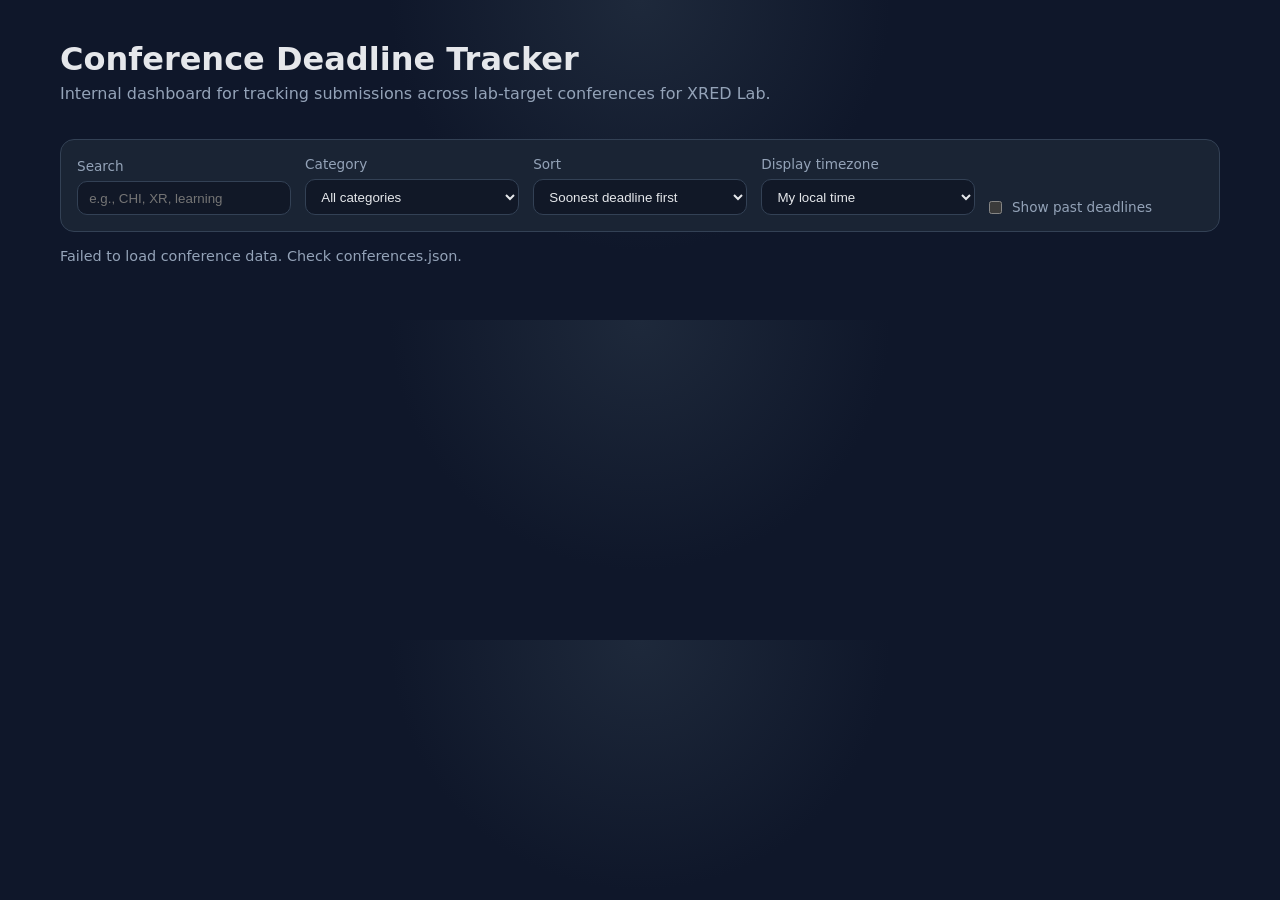
==== index.html @ 2def319c "1" ====
<!doctype html>
<html lang="en">
  <head>
    <meta charset="UTF-8" />
    <meta name="viewport" content="width=device-width, initial-scale=1.0" />
    <title>Conference Deadline Tracker</title>
    <link rel="stylesheet" href="./styles.css" />
  </head>
  <body>
    <header class="page-header">
      <h1>Conference Deadline Tracker</h1>
      <p>
        Internal dashboard for tracking submissions across lab-target conferences for XRED Lab.
      </p>
    </header>

    <main class="layout">
      <section class="controls" aria-label="Filters">
        <label>
          Search
          <input id="search-input" type="search" placeholder="e.g., CHI, XR, learning" />
        </label>

        <label>
          Category
          <select id="category-filter">
            <option value="all">All categories</option>
          </select>
        </label>

        <label>
          Sort
          <select id="sort-select">
            <option value="soonest">Soonest deadline first</option>
            <option value="latest">Latest deadline first</option>
            <option value="name">Conference name (A-Z)</option>
          </select>
        </label>

        <label>
          Display timezone
          <select id="timezone-mode">
            <option value="local">My local time</option>
            <option value="conference">Conference timezone</option>
            <option value="utc">UTC</option>
          </select>
        </label>

        <label class="checkbox">
          <input id="show-past" type="checkbox" />
          Show past deadlines
        </label>
      </section>

      <section id="meta" class="meta"></section>
      <section id="deadline-list" class="rows" aria-live="polite"></section>
    </main>

    <template id="row-template">
      <article class="row">
        <div class="row-main">
          <div class="row-head">
            <h2 class="conf-name"></h2>
            <span class="full-name"></span>
          </div>

          <p class="description"></p>

          <div class="event-block">
            <span class="event-label">Conference</span>
            <span class="event-edition"></span>
            <span class="event-dates"></span>
            <span class="event-location"></span>
            <span class="event-confirmed-flag"></span>
          </div>

          <div class="row-tags">
            <span class="categories"></span>
          </div>
        </div>

        <div class="row-side">
          <span class="status-badge"></span>
          <p class="deadline-label"></p>
          <p class="deadline-time"></p>
          <p class="countdown"></p>
          <p class="deadline-note"></p>
          <div class="row-actions">
            <a class="website-link" target="_blank" rel="noreferrer">Website</a>
            <a class="calendar-link">Add to calendar</a>
          </div>
        </div>
      </article>
    </template>

    <script src="./app.js" type="module"></script>
  </body>
</html>
---- styles.css ----
:root {
  color-scheme: dark;
  --bg: #0f172a;
  --panel: #1e293b;
  --panel-alt: #111827;
  --text: #e5e7eb;
  --muted: #94a3b8;
  --accent: #38bdf8;
  --warn: #fb7185;
  --ok: #34d399;
  --border: #334155;
  --deadline: #f59e0b;
}

* {
  box-sizing: border-box;
}

body {
  margin: 0;
  font-family: Inter, system-ui, -apple-system, Segoe UI, Roboto, sans-serif;
  background: radial-gradient(circle at top, #1e293b 0%, var(--bg) 35%);
  color: var(--text);
}

.page-header {
  padding: 2.5rem 1.25rem 1.25rem;
  max-width: 1200px;
  margin: 0 auto;
}

.page-header h1 {
  margin: 0 0 0.4rem;
  font-size: clamp(1.4rem, 2.5vw, 2.3rem);
}

.page-header p {
  margin: 0;
  color: var(--muted);
}

.layout {
  max-width: 1200px;
  margin: 0 auto;
  padding: 1rem 1.25rem 2.5rem;
}

.controls {
  background: color-mix(in srgb, var(--panel) 88%, black);
  border: 1px solid var(--border);
  border-radius: 14px;
  padding: 1rem;
  display: grid;
  grid-template-columns: repeat(auto-fit, minmax(180px, 1fr));
  gap: 0.9rem;
  align-items: end;
}

label {
  font-size: 0.85rem;
  color: var(--muted);
  display: grid;
  gap: 0.4rem;
}

input,
select {
  width: 100%;
  border: 1px solid var(--border);
  border-radius: 10px;
  background: var(--panel-alt);
  color: var(--text);
  padding: 0.55rem 0.7rem;
}

.checkbox {
  display: flex;
  gap: 0.6rem;
  align-items: center;
  margin-top: 1.5rem;
}

.checkbox input {
  width: auto;
  margin: 0;
}

.meta {
  margin-top: 1rem;
  color: var(--muted);
  font-size: 0.9rem;
}

/* Long-strip rows */

.rows {
  margin-top: 1rem;
  display: flex;
  flex-direction: column;
  gap: 0.7rem;
}

.row {
  background: linear-gradient(180deg, #172033 0%, #121b2b 100%);
  border: 1px solid var(--border);
  border-radius: 12px;
  padding: 1rem 1.15rem;
  display: grid;
  grid-template-columns: minmax(0, 1fr) minmax(230px, 320px);
  gap: 1.25rem;
  align-items: center;
}

.row-main {
  min-width: 0;
  display: grid;
  gap: 0.5rem;
}

.row-head {
  display: flex;
  align-items: baseline;
  gap: 0.65rem;
  flex-wrap: wrap;
}

.conf-name {
  margin: 0;
  font-size: 1.15rem;
}

.full-name {
  color: var(--muted);
  font-size: 0.9rem;
}

.description {
  margin: 0;
  color: #cbd5e1;
  font-size: 0.92rem;
  line-height: 1.4;
}

.event-block {
  display: inline-flex;
  gap: 0.55rem;
  align-items: center;
  flex-wrap: wrap;
  font-size: 0.82rem;
  color: #d1d5db;
  background: color-mix(in srgb, #1e3a8a 30%, transparent);
  border: 1px solid #1e40af;
  border-radius: 10px;
  padding: 0.35rem 0.6rem;
  width: fit-content;
  max-width: 100%;
}

.event-label {
  font-weight: 600;
  color: #bfdbfe;
  font-size: 0.72rem;
  letter-spacing: 0.05em;
  text-transform: uppercase;
}

.event-edition {
  font-weight: 600;
  color: #e5e7eb;
}

.event-dates {
  color: #e5e7eb;
}

.event-location {
  color: #93c5fd;
}

.event-confirmed-flag {
  font-size: 0.7rem;
  padding: 0.05rem 0.4rem;
  border-radius: 999px;
  color: #fde68a;
  border: 1px solid #f59e0b;
}

.row-tags {
  display: flex;
  gap: 0.6rem;
  flex-wrap: wrap;
  align-items: center;
  font-size: 0.82rem;
  color: var(--muted);
}

.categories {
  display: inline-flex;
  gap: 0.3rem;
  flex-wrap: wrap;
}

.categories .category-chip {
  font-size: 0.72rem;
  padding: 0.1rem 0.45rem;
  border-radius: 999px;
  color: #bfdbfe;
  border: 1px solid #1d4ed8;
  background: color-mix(in srgb, #1e3a8a 45%, transparent);
}

.row-side {
  display: grid;
  gap: 0.3rem;
  justify-items: end;
  text-align: right;
  border-left: 1px solid var(--border);
  padding-left: 1rem;
}

.deadline-label {
  margin: 0;
  font-size: 0.72rem;
  letter-spacing: 0.05em;
  text-transform: uppercase;
  color: var(--deadline);
  font-weight: 600;
}

.deadline-time {
  margin: 0;
  font-weight: 600;
}

.countdown {
  margin: 0;
  color: var(--accent);
  font-size: 0.95rem;
}

.deadline-note {
  margin: 0;
  font-size: 0.76rem;
  color: var(--muted);
  font-style: italic;
}

.deadline-note:empty {
  display: none;
}

.status-badge {
  font-size: 0.74rem;
  padding: 0.24rem 0.55rem;
  border-radius: 999px;
  border: 1px solid var(--border);
  height: fit-content;
  white-space: nowrap;
}

.status-badge.upcoming {
  color: var(--ok);
  border-color: color-mix(in srgb, var(--ok) 35%, var(--border));
}

.status-badge.today {
  color: #fde68a;
  border-color: #f59e0b;
}

.status-badge.past {
  color: var(--warn);
  border-color: color-mix(in srgb, var(--warn) 40%, var(--border));
}

.row-actions {
  margin-top: 0.2rem;
  display: flex;
  gap: 1rem;
  flex-wrap: wrap;
  justify-content: flex-end;
}

.row-actions a {
  color: var(--accent);
  text-decoration: none;
  font-size: 0.86rem;
}

.row-actions a:hover {
  text-decoration: underline;
}

@media (max-width: 720px) {
  .row {
    grid-template-columns: minmax(0, 1fr);
  }

  .row-side {
    justify-items: start;
    text-align: left;
    border-left: none;
    border-top: 1px solid var(--border);
    padding-left: 0;
    padding-top: 0.75rem;
  }

  .row-actions {
    justify-content: flex-start;
  }
}
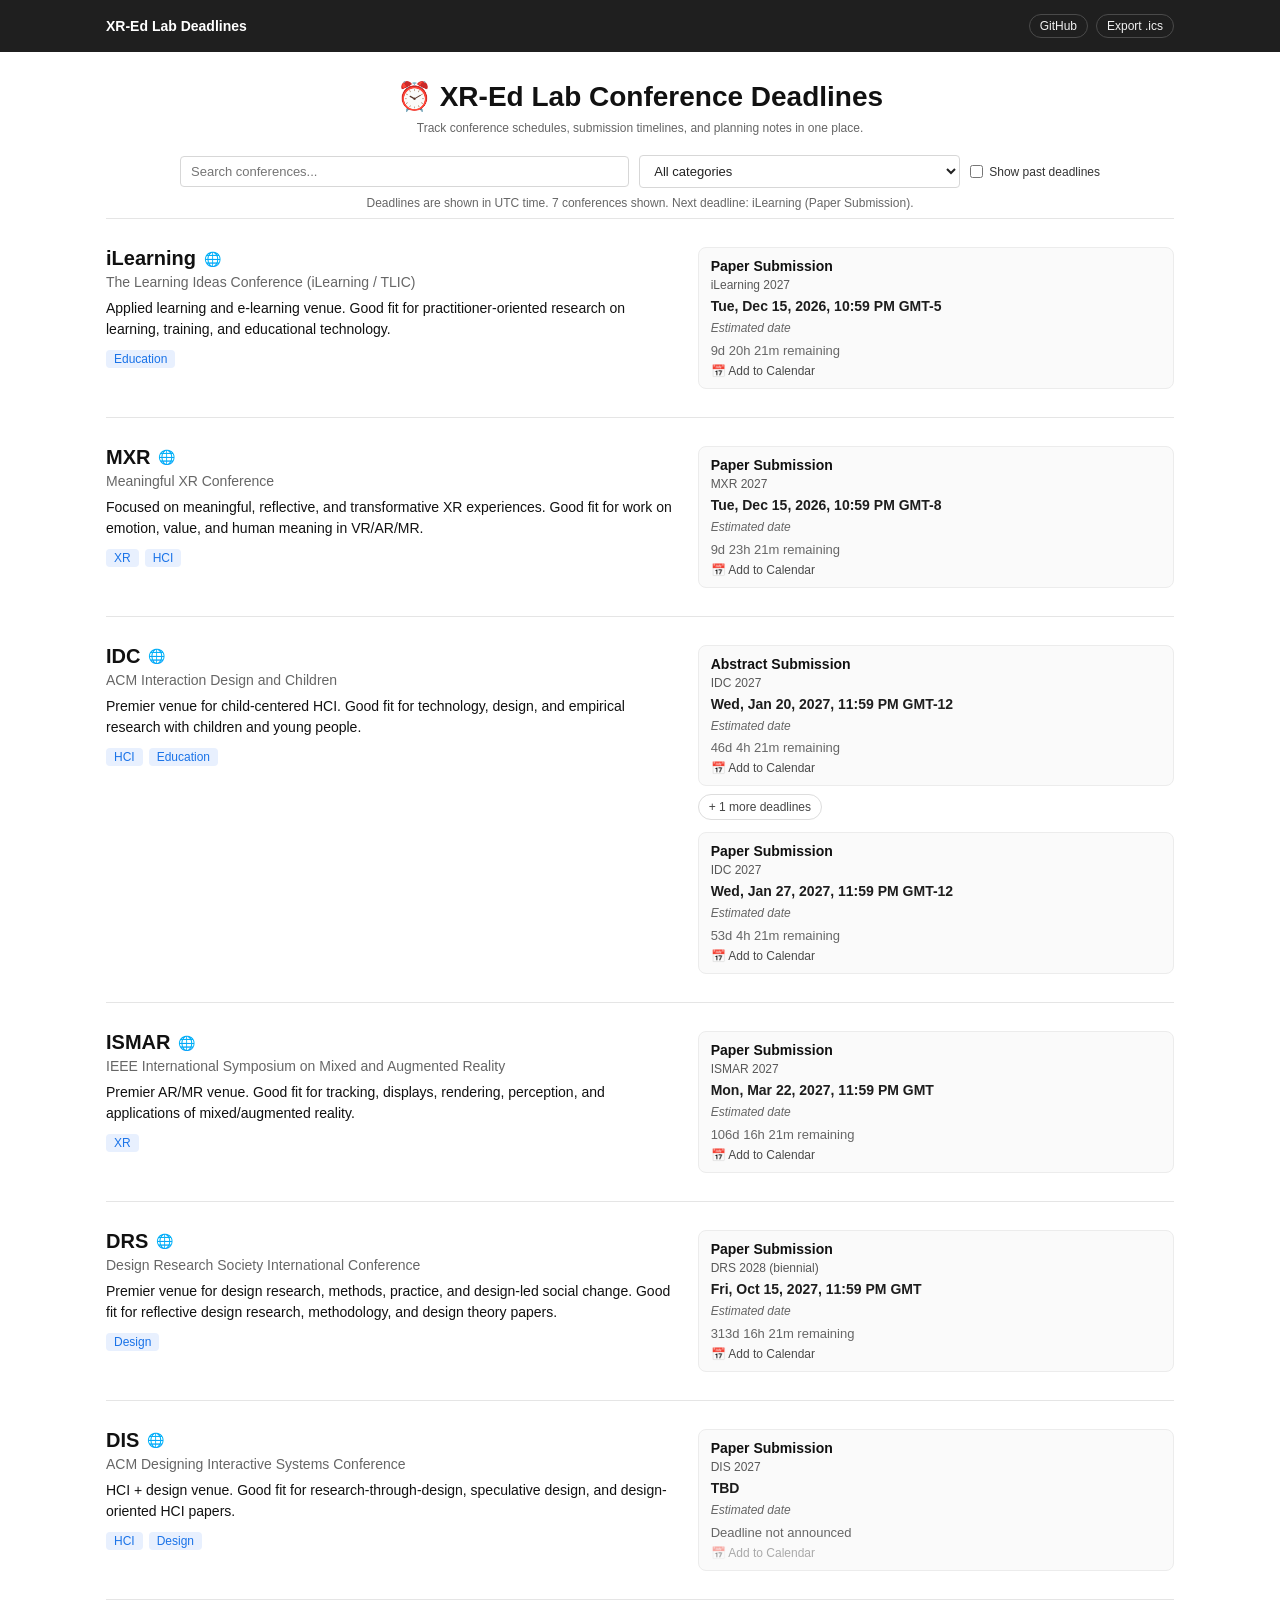
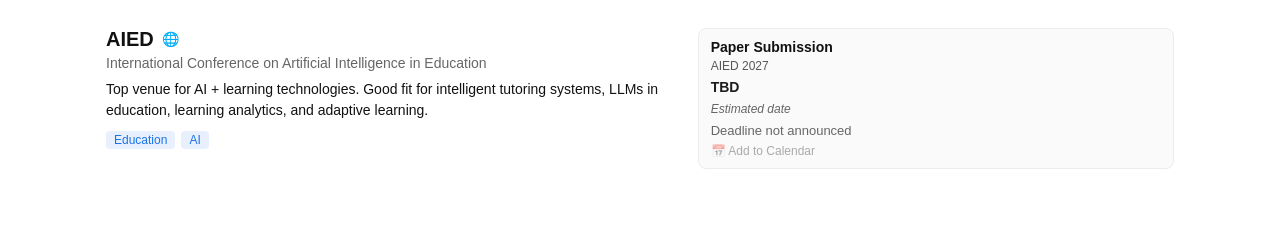
==== commit 307fd8f0: "1" ====
--- a/index.html
+++ b/index.html
@@ -7,48 +7,34 @@
     <link rel="stylesheet" href="./styles.css" />
   </head>
   <body>
+    <nav class="top-nav" aria-label="Main navigation">
+      <div class="top-nav-inner">
+        <div class="top-nav-left">
+          <span class="brand">XR-Ed Lab Deadlines</span>
+        </div>
+        <div class="top-nav-right">
+          <a class="top-action" href="https://github.com/" target="_blank" rel="noreferrer">GitHub</a>
+          <a class="top-action" href="#deadline-list">Export .ics</a>
+        </div>
+      </div>
+    </nav>
+
     <header class="page-header">
-      <h1>Conference Deadline Tracker</h1>
-      <p>
-        Internal dashboard for tracking submissions across lab-target conferences for XRED Lab.
-      </p>
+      <h1>⏰ XR-Ed Lab Conference Deadlines</h1>
+      <p>Track conference schedules, submission timelines, and planning notes in one place.</p>
     </header>
 
     <main class="layout">
       <section class="controls" aria-label="Filters">
-        <label>
-          Search
-          <input id="search-input" type="search" placeholder="e.g., CHI, XR, learning" />
-        </label>
+        <input id="search-input" type="search" placeholder="Search conferences..." />
 
-        <label>
-          Category
-          <select id="category-filter">
-            <option value="all">All categories</option>
-          </select>
-        </label>
-
-        <label>
-          Sort
-          <select id="sort-select">
-            <option value="soonest">Soonest deadline first</option>
-            <option value="latest">Latest deadline first</option>
-            <option value="name">Conference name (A-Z)</option>
-          </select>
-        </label>
-
-        <label>
-          Display timezone
-          <select id="timezone-mode">
-            <option value="local">My local time</option>
-            <option value="conference">Conference timezone</option>
-            <option value="utc">UTC</option>
-          </select>
-        </label>
+        <select id="category-filter" aria-label="Category filter">
+          <option value="all">All categories</option>
+        </select>
 
         <label class="checkbox">
           <input id="show-past" type="checkbox" />
-          Show past deadlines
+          <span>Show past deadlines</span>
         </label>
       </section>
 
@@ -58,37 +44,19 @@
 
     <template id="row-template">
       <article class="row">
-        <div class="row-main">
-          <div class="row-head">
+        <div class="left-col">
+          <div class="title-line">
             <h2 class="conf-name"></h2>
-            <span class="full-name"></span>
+            <a class="conf-link" target="_blank" rel="noreferrer" aria-label="Conference website">🌐</a>
           </div>
-
+          <p class="event-line"></p>
+          <p class="full-name"></p>
           <p class="description"></p>
-
-          <div class="event-block">
-            <span class="event-label">Conference</span>
-            <span class="event-edition"></span>
-            <span class="event-dates"></span>
-            <span class="event-location"></span>
-            <span class="event-confirmed-flag"></span>
-          </div>
-
-          <div class="row-tags">
-            <span class="categories"></span>
-          </div>
+          <div class="categories"></div>
         </div>
 
-        <div class="row-side">
-          <span class="status-badge"></span>
-          <p class="deadline-label"></p>
-          <p class="deadline-time"></p>
-          <p class="countdown"></p>
-          <p class="deadline-note"></p>
-          <div class="row-actions">
-            <a class="website-link" target="_blank" rel="noreferrer">Website</a>
-            <a class="calendar-link">Add to calendar</a>
-          </div>
+        <div class="right-col">
+          <div class="deadline-items"></div>
         </div>
       </article>
     </template>
--- a/styles.css
+++ b/styles.css
@@ -1,15 +1,13 @@
 :root {
-  color-scheme: dark;
-  --bg: #0f172a;
-  --panel: #1e293b;
-  --panel-alt: #111827;
-  --text: #e5e7eb;
-  --muted: #94a3b8;
-  --accent: #38bdf8;
-  --warn: #fb7185;
-  --ok: #34d399;
-  --border: #334155;
-  --deadline: #f59e0b;
+  --bg: #ffffff;
+  --text: #111111;
+  --muted: #666666;
+  --line: #e5e5e5;
+  --nav-bg: #1f1f1f;
+  --nav-link: #d0d0d0;
+  --tag-bg: #e8f0fe;
+  --tag-text: #1a73e8;
+  --link: #4a4a4a;
 }
 
 * {
@@ -18,294 +16,295 @@
 
 body {
   margin: 0;
-  font-family: Inter, system-ui, -apple-system, Segoe UI, Roboto, sans-serif;
-  background: radial-gradient(circle at top, #1e293b 0%, var(--bg) 35%);
+  background: var(--bg);
   color: var(--text);
+  font-family: -apple-system, BlinkMacSystemFont, "Segoe UI", sans-serif;
+}
+
+a {
+  color: var(--link);
+  text-decoration: none;
+}
+
+a:hover {
+  text-decoration: underline;
+}
+
+.top-nav {
+  width: 100%;
+  background: var(--nav-bg);
+  height: 52px;
+  display: flex;
+  align-items: center;
+}
+
+.top-nav-inner {
+  width: 100%;
+  max-width: 1100px;
+  margin: 0 auto;
+  padding: 0 16px;
+  display: flex;
+  justify-content: space-between;
+  align-items: center;
+  gap: 12px;
+}
+
+.top-nav-left {
+  display: flex;
+  align-items: center;
+  gap: 10px;
+  min-width: 0;
+}
+
+.brand {
+  color: #fff;
+  font-size: 14px;
+  font-weight: 600;
+  white-space: nowrap;
+}
+
+.top-nav-right {
+  display: flex;
+  gap: 8px;
+}
+
+.top-action {
+  border: 1px solid #4a4a4a;
+  border-radius: 999px;
+  color: #f1f1f1;
+  font-size: 12px;
+  padding: 4px 10px;
 }
 
 .page-header {
-  padding: 2.5rem 1.25rem 1.25rem;
-  max-width: 1200px;
+  max-width: 1100px;
   margin: 0 auto;
+  text-align: center;
+  padding: 28px 16px 8px;
 }
 
 .page-header h1 {
-  margin: 0 0 0.4rem;
-  font-size: clamp(1.4rem, 2.5vw, 2.3rem);
+  margin: 0;
+  font-size: 28px;
+  font-weight: 700;
 }
 
 .page-header p {
-  margin: 0;
+  margin: 8px 0 0;
+  font-size: 12px;
   color: var(--muted);
 }
 
 .layout {
-  max-width: 1200px;
+  max-width: 1100px;
   margin: 0 auto;
-  padding: 1rem 1.25rem 2.5rem;
+  padding: 4px 16px 32px;
 }
 
 .controls {
-  background: color-mix(in srgb, var(--panel) 88%, black);
-  border: 1px solid var(--border);
-  border-radius: 14px;
-  padding: 1rem;
   display: grid;
-  grid-template-columns: repeat(auto-fit, minmax(180px, 1fr));
-  gap: 0.9rem;
-  align-items: end;
-}
-
-label {
-  font-size: 0.85rem;
+  grid-template-columns: 1.4fr 1fr auto;
+  gap: 10px;
+  align-items: center;
+  margin: 8px auto 8px;
+  max-width: 920px;
+}
+
+#search-input,
+#category-filter {
+  width: 100%;
+  border: 1px solid #d7d7d7;
+  border-radius: 4px;
+  background: #fff;
+  color: #222;
+  font-size: 13px;
+  padding: 7px 10px;
+}
+
+.checkbox {
+  display: flex;
+  align-items: center;
+  gap: 6px;
+  font-size: 12px;
+  color: #333;
+  white-space: nowrap;
+}
+
+.checkbox input {
+  margin: 0;
+}
+
+.meta {
+  font-size: 12px;
   color: var(--muted);
+  text-align: center;
+  margin-bottom: 8px;
+}
+
+.rows {
+  display: flex;
+  flex-direction: column;
+}
+
+.row {
   display: grid;
-  gap: 0.4rem;
-}
-
-input,
-select {
-  width: 100%;
-  border: 1px solid var(--border);
-  border-radius: 10px;
-  background: var(--panel-alt);
-  color: var(--text);
-  padding: 0.55rem 0.7rem;
-}
-
-.checkbox {
-  display: flex;
-  gap: 0.6rem;
-  align-items: center;
-  margin-top: 1.5rem;
-}
-
-.checkbox input {
-  width: auto;
-  margin: 0;
-}
-
-.meta {
-  margin-top: 1rem;
+  grid-template-columns: minmax(360px, 1.2fr) minmax(280px, 1fr);
+  gap: 20px;
+  align-items: start;
+  border-top: 1px solid var(--line);
+  padding: 28px 0;
+}
+
+.row:hover {
+  background: #fafafa;
+}
+
+.left-col {
+  min-width: 0;
+}
+
+.right-col {
+  min-width: 0;
+}
+
+.title-line {
+  display: flex;
+  align-items: center;
+  gap: 8px;
+}
+
+.conf-name {
+  margin: 0;
+  font-size: 20px;
+  font-weight: 700;
+}
+
+.conf-link {
+  font-size: 14px;
+  line-height: 1;
+}
+
+.full-name {
+  margin: 4px 0 0;
   color: var(--muted);
-  font-size: 0.9rem;
-}
-
-/* Long-strip rows */
-
-.rows {
-  margin-top: 1rem;
-  display: flex;
-  flex-direction: column;
-  gap: 0.7rem;
-}
-
-.row {
-  background: linear-gradient(180deg, #172033 0%, #121b2b 100%);
-  border: 1px solid var(--border);
-  border-radius: 12px;
-  padding: 1rem 1.15rem;
+  font-size: 14px;
+}
+
+.event-line {
+  margin: 4px 0 0;
+  color: #2f2f2f;
+  font-size: 14px;
+}
+
+.description {
+  margin: 8px 0 0;
+  font-size: 14px;
+  line-height: 1.5;
+}
+
+.categories {
+  margin-top: 10px;
+  display: flex;
+  flex-wrap: wrap;
+  gap: 6px;
+}
+
+.category-chip {
+  border: none;
+  background: var(--tag-bg);
+  color: var(--tag-text);
+  padding: 2px 8px;
+  border-radius: 4px;
+  font-size: 12px;
+  cursor: pointer;
+}
+
+.deadline-items {
   display: grid;
-  grid-template-columns: minmax(0, 1fr) minmax(230px, 320px);
-  gap: 1.25rem;
-  align-items: center;
-}
-
-.row-main {
-  min-width: 0;
+  gap: 12px;
+}
+
+.deadline-item {
   display: grid;
-  gap: 0.5rem;
-}
-
-.row-head {
-  display: flex;
-  align-items: baseline;
-  gap: 0.65rem;
-  flex-wrap: wrap;
-}
-
-.conf-name {
-  margin: 0;
-  font-size: 1.15rem;
-}
-
-.full-name {
-  color: var(--muted);
-  font-size: 0.9rem;
-}
-
-.description {
-  margin: 0;
-  color: #cbd5e1;
-  font-size: 0.92rem;
-  line-height: 1.4;
-}
-
-.event-block {
-  display: inline-flex;
-  gap: 0.55rem;
-  align-items: center;
-  flex-wrap: wrap;
-  font-size: 0.82rem;
-  color: #d1d5db;
-  background: color-mix(in srgb, #1e3a8a 30%, transparent);
-  border: 1px solid #1e40af;
-  border-radius: 10px;
-  padding: 0.35rem 0.6rem;
-  width: fit-content;
-  max-width: 100%;
-}
-
-.event-label {
+  gap: 6px;
+  padding: 10px 12px;
+  border: 1px solid #ececec;
+  border-radius: 8px;
+  background: #fafafa;
+}
+
+.deadline-title {
+  margin: 0;
+  font-size: 14px;
+  font-weight: 700;
+}
+
+.deadline-edition {
+  margin: -2px 0 0;
+  font-size: 12px;
+  color: #585858;
+}
+
+.deadline-date {
+  margin: 0;
+  font-size: 14px;
   font-weight: 600;
-  color: #bfdbfe;
-  font-size: 0.72rem;
-  letter-spacing: 0.05em;
-  text-transform: uppercase;
-}
-
-.event-edition {
-  font-weight: 600;
-  color: #e5e7eb;
-}
-
-.event-dates {
-  color: #e5e7eb;
-}
-
-.event-location {
-  color: #93c5fd;
-}
-
-.event-confirmed-flag {
-  font-size: 0.7rem;
-  padding: 0.05rem 0.4rem;
-  border-radius: 999px;
-  color: #fde68a;
-  border: 1px solid #f59e0b;
-}
-
-.row-tags {
-  display: flex;
-  gap: 0.6rem;
-  flex-wrap: wrap;
-  align-items: center;
-  font-size: 0.82rem;
-  color: var(--muted);
-}
-
-.categories {
-  display: inline-flex;
-  gap: 0.3rem;
-  flex-wrap: wrap;
-}
-
-.categories .category-chip {
-  font-size: 0.72rem;
-  padding: 0.1rem 0.45rem;
-  border-radius: 999px;
-  color: #bfdbfe;
-  border: 1px solid #1d4ed8;
-  background: color-mix(in srgb, #1e3a8a 45%, transparent);
-}
-
-.row-side {
-  display: grid;
-  gap: 0.3rem;
-  justify-items: end;
-  text-align: right;
-  border-left: 1px solid var(--border);
-  padding-left: 1rem;
-}
-
-.deadline-label {
-  margin: 0;
-  font-size: 0.72rem;
-  letter-spacing: 0.05em;
-  text-transform: uppercase;
-  color: var(--deadline);
-  font-weight: 600;
-}
-
-.deadline-time {
-  margin: 0;
-  font-weight: 600;
-}
-
-.countdown {
-  margin: 0;
-  color: var(--accent);
-  font-size: 0.95rem;
+  color: #1d1d1d;
 }
 
 .deadline-note {
   margin: 0;
-  font-size: 0.76rem;
+  font-size: 12px;
   color: var(--muted);
   font-style: italic;
-}
-
+  line-height: 1.4;
+}
+
+.deadline-countdown {
+  margin: 0;
+  font-size: 13px;
+  color: #666;
+}
+
+.calendar-link {
+  display: inline-block;
+  font-size: 12px;
+}
+
+.more-deadlines-toggle {
+  margin-top: -4px;
+  border: 1px solid #dddddd;
+  border-radius: 999px;
+  background: #fff;
+  color: #444;
+  font-size: 12px;
+  padding: 5px 10px;
+  text-align: left;
+  cursor: pointer;
+  justify-self: start;
+}
+
+.event-line:empty,
+.full-name:empty,
+.description:empty,
+.deadline-title:empty,
+.deadline-edition:empty,
+.deadline-date:empty,
 .deadline-note:empty {
   display: none;
 }
 
-.status-badge {
-  font-size: 0.74rem;
-  padding: 0.24rem 0.55rem;
-  border-radius: 999px;
-  border: 1px solid var(--border);
-  height: fit-content;
-  white-space: nowrap;
-}
-
-.status-badge.upcoming {
-  color: var(--ok);
-  border-color: color-mix(in srgb, var(--ok) 35%, var(--border));
-}
-
-.status-badge.today {
-  color: #fde68a;
-  border-color: #f59e0b;
-}
-
-.status-badge.past {
-  color: var(--warn);
-  border-color: color-mix(in srgb, var(--warn) 40%, var(--border));
-}
-
-.row-actions {
-  margin-top: 0.2rem;
-  display: flex;
-  gap: 1rem;
-  flex-wrap: wrap;
-  justify-content: flex-end;
-}
-
-.row-actions a {
-  color: var(--accent);
-  text-decoration: none;
-  font-size: 0.86rem;
-}
-
-.row-actions a:hover {
-  text-decoration: underline;
-}
-
-@media (max-width: 720px) {
+@media (max-width: 900px) {
+  .top-nav-inner {
+    gap: 8px;
+  }
+
+  .controls {
+    grid-template-columns: 1fr;
+  }
+
   .row {
-    grid-template-columns: minmax(0, 1fr);
+    grid-template-columns: 1fr;
+    gap: 14px;
   }
-
-  .row-side {
-    justify-items: start;
-    text-align: left;
-    border-left: none;
-    border-top: 1px solid var(--border);
-    padding-left: 0;
-    padding-top: 0.75rem;
-  }
-
-  .row-actions {
-    justify-content: flex-start;
-  }
-}
+}
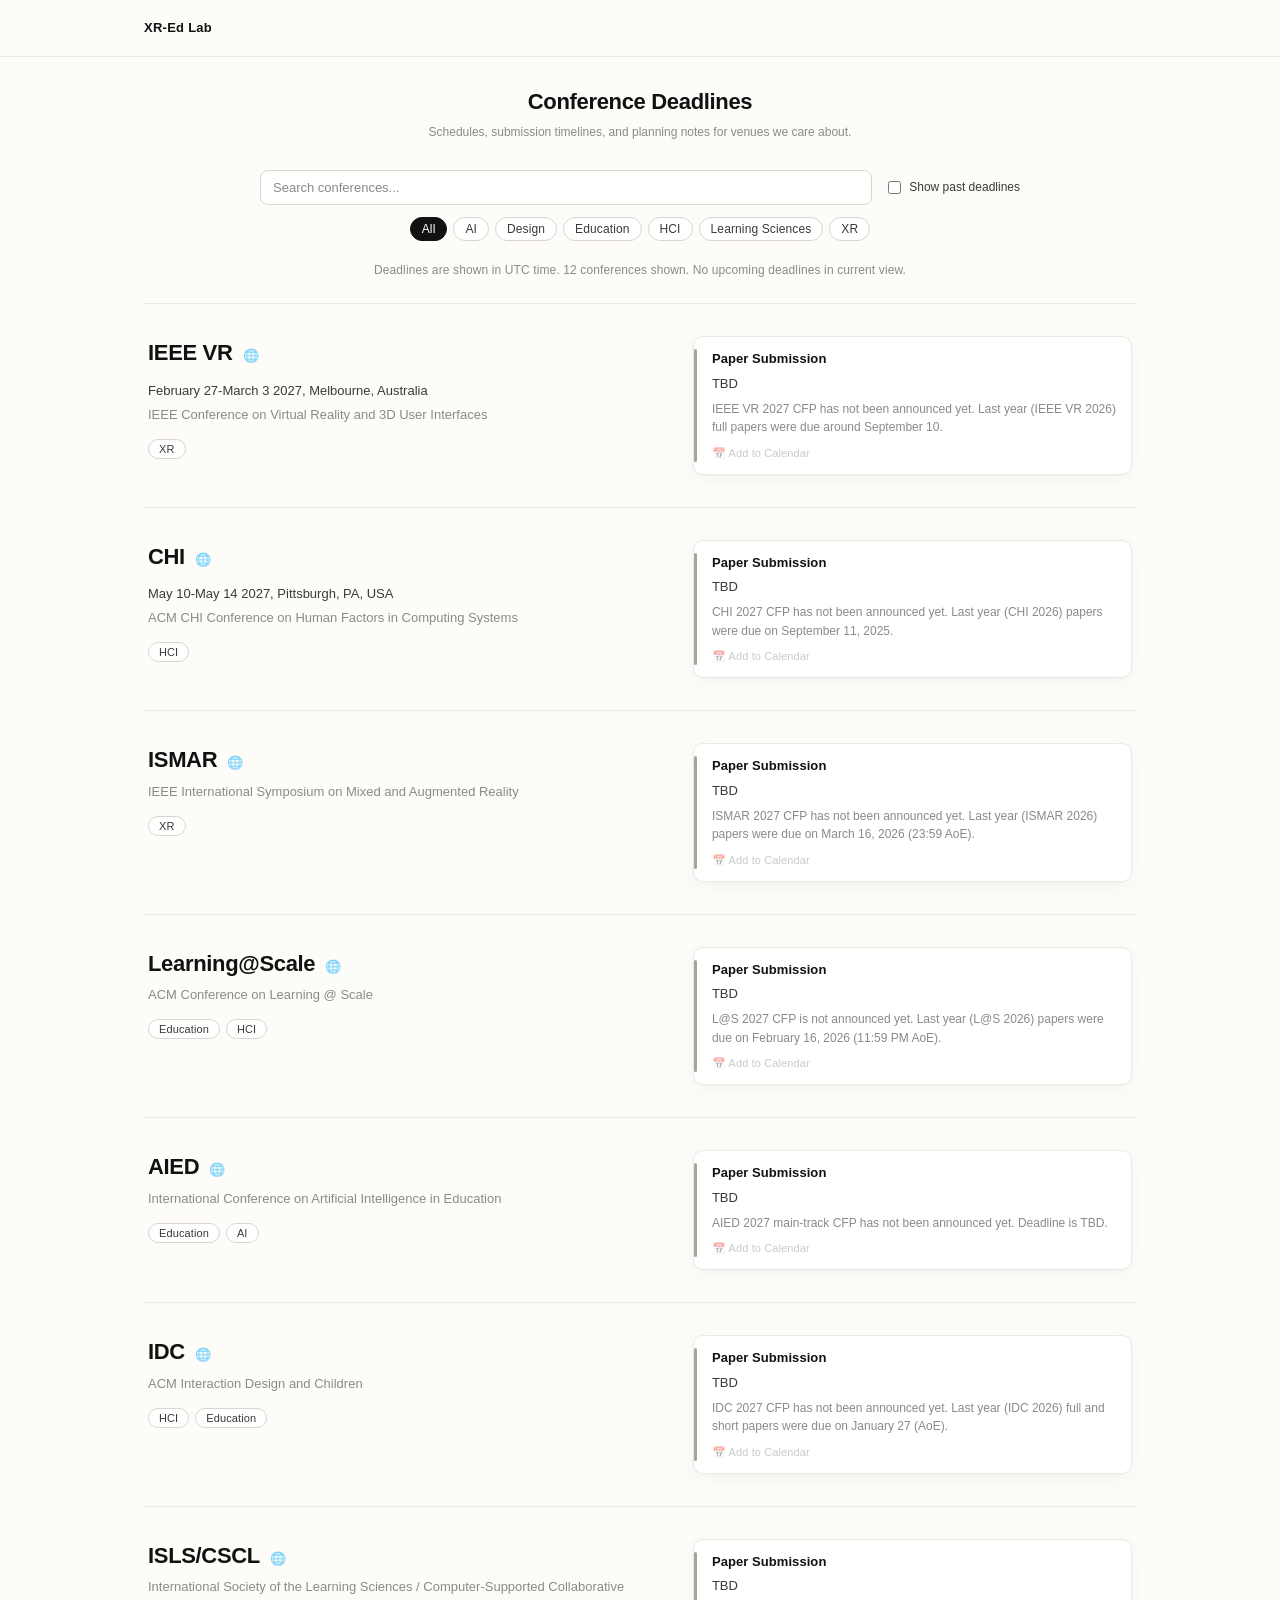
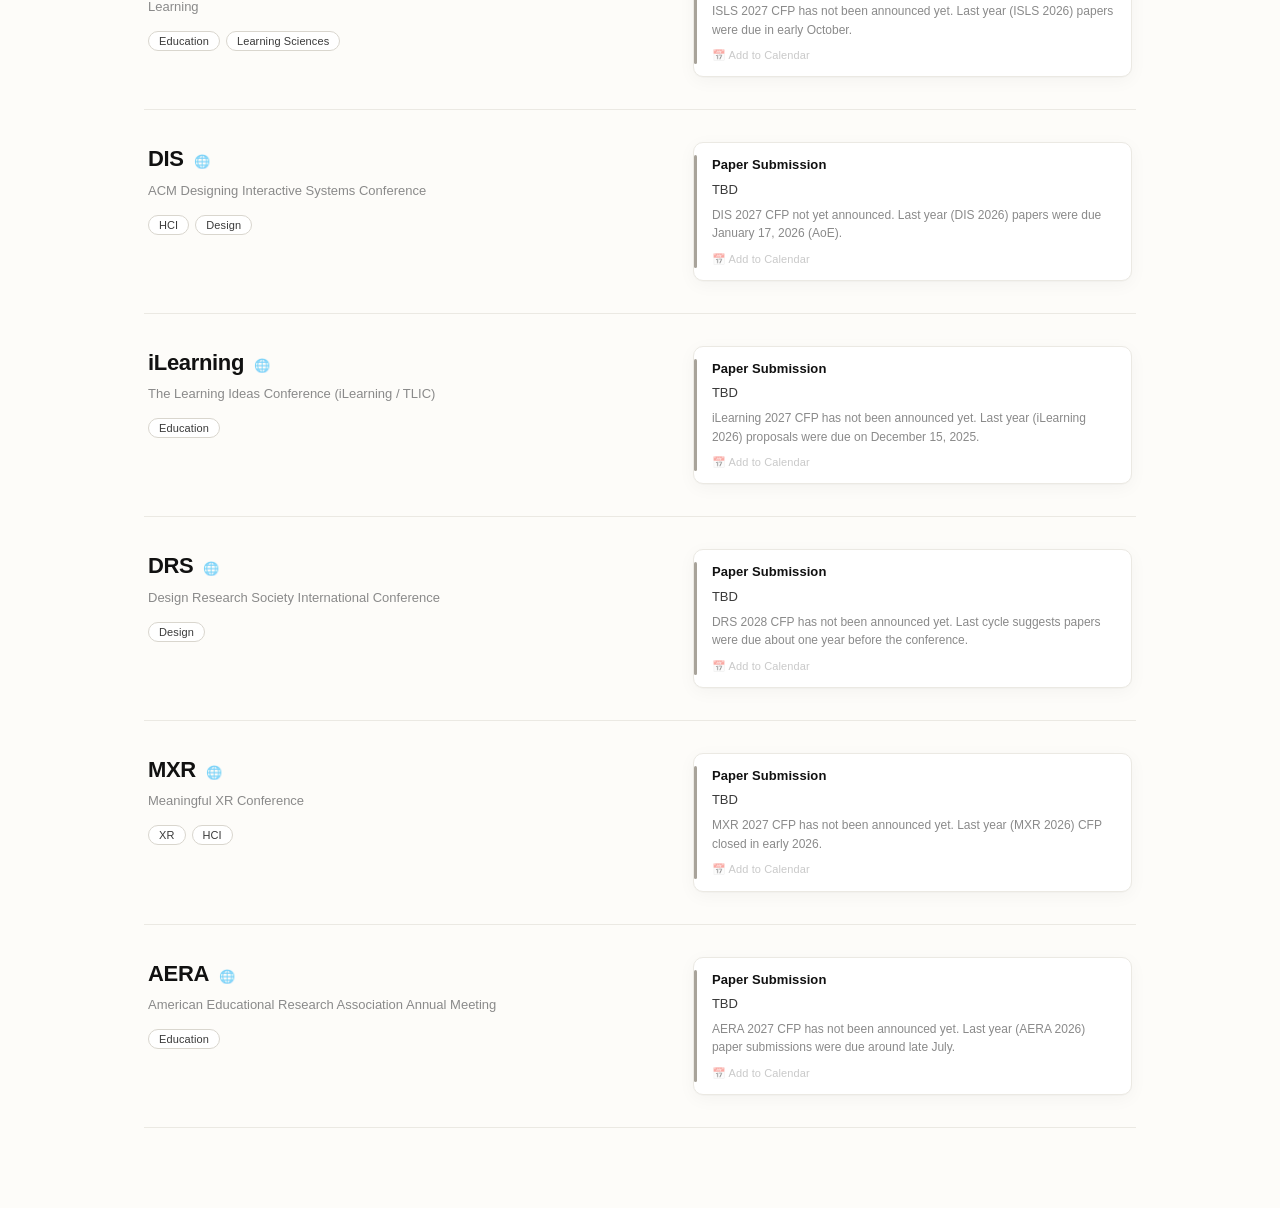
==== commit 2befdd63: "1" ====
--- a/index.html
+++ b/index.html
@@ -9,33 +9,30 @@
   <body>
     <nav class="top-nav" aria-label="Main navigation">
       <div class="top-nav-inner">
-        <div class="top-nav-left">
-          <span class="brand">XR-Ed Lab Deadlines</span>
-        </div>
-        <div class="top-nav-right">
-          <a class="top-action" href="https://github.com/" target="_blank" rel="noreferrer">GitHub</a>
-          <a class="top-action" href="#deadline-list">Export .ics</a>
-        </div>
+        <a class="brand" href="./index.html">XR-Ed Lab</a>
       </div>
     </nav>
 
     <header class="page-header">
-      <h1>⏰ XR-Ed Lab Conference Deadlines</h1>
-      <p>Track conference schedules, submission timelines, and planning notes in one place.</p>
+      <h1>Conference Deadlines</h1>
+      <p>Schedules, submission timelines, and planning notes for venues we care about.</p>
     </header>
 
     <main class="layout">
       <section class="controls" aria-label="Filters">
-        <input id="search-input" type="search" placeholder="Search conferences..." />
-
-        <select id="category-filter" aria-label="Category filter">
-          <option value="all">All categories</option>
-        </select>
-
-        <label class="checkbox">
-          <input id="show-past" type="checkbox" />
-          <span>Show past deadlines</span>
-        </label>
+        <div class="controls-row">
+          <input id="search-input" type="search" placeholder="Search conferences..." />
+          <label class="checkbox">
+            <input id="show-past" type="checkbox" />
+            <span>Show past deadlines</span>
+          </label>
+        </div>
+        <div
+          id="category-filter"
+          class="category-filter"
+          role="group"
+          aria-label="Filter by category"
+        ></div>
       </section>
 
       <section id="meta" class="meta"></section>
@@ -46,12 +43,11 @@
       <article class="row">
         <div class="left-col">
           <div class="title-line">
-            <h2 class="conf-name"></h2>
+            <h2 class="conf-name"><a class="conf-name-link"></a></h2>
             <a class="conf-link" target="_blank" rel="noreferrer" aria-label="Conference website">🌐</a>
           </div>
           <p class="event-line"></p>
           <p class="full-name"></p>
-          <p class="description"></p>
           <div class="categories"></div>
         </div>
 
--- a/styles.css
+++ b/styles.css
@@ -1,145 +1,222 @@
 :root {
-  --bg: #ffffff;
+  --bg: #fdfcf9;
+  --surface: #ffffff;
   --text: #111111;
-  --muted: #666666;
-  --line: #e5e5e5;
-  --nav-bg: #1f1f1f;
-  --nav-link: #d0d0d0;
-  --tag-bg: #e8f0fe;
-  --tag-text: #1a73e8;
-  --link: #4a4a4a;
+  --text-soft: #3a3a3a;
+  --muted: #8a8a8a;
+  --line: #ebe9e3;
+  --line-strong: #d9d6ce;
+  --accent: #111111;
+  --chip-bg: #f3f1ea;
+  --chip-text: #3a3a3a;
+  --status-today: #c2410c;
+  --status-upcoming: #1d4ed8;
+  --status-past: #b7b3a8;
+  --status-unknown: #a8a39a;
+  --radius: 10px;
+  --shadow-soft: 0 1px 0 rgba(17, 17, 17, 0.02), 0 4px 18px rgba(17, 17, 17, 0.04);
 }
 
 * {
   box-sizing: border-box;
 }
 
+html,
 body {
   margin: 0;
+  padding: 0;
+}
+
+body {
   background: var(--bg);
   color: var(--text);
-  font-family: -apple-system, BlinkMacSystemFont, "Segoe UI", sans-serif;
+  font-family: "Inter", -apple-system, BlinkMacSystemFont, "SF Pro Text", "Segoe UI",
+    "Helvetica Neue", Arial, sans-serif;
+  font-size: 14px;
+  line-height: 1.55;
+  -webkit-font-smoothing: antialiased;
+  -moz-osx-font-smoothing: grayscale;
 }
 
 a {
-  color: var(--link);
+  color: var(--text);
   text-decoration: none;
+  transition: opacity 0.15s ease;
 }
 
 a:hover {
-  text-decoration: underline;
-}
+  opacity: 0.7;
+}
+
+/* ---------- top bar ---------- */
 
 .top-nav {
   width: 100%;
-  background: var(--nav-bg);
-  height: 52px;
-  display: flex;
-  align-items: center;
+  background: transparent;
+  border-bottom: 1px solid var(--line);
 }
 
 .top-nav-inner {
-  width: 100%;
-  max-width: 1100px;
+  max-width: 1040px;
   margin: 0 auto;
-  padding: 0 16px;
+  padding: 18px 24px;
   display: flex;
   justify-content: space-between;
   align-items: center;
-  gap: 12px;
-}
-
-.top-nav-left {
-  display: flex;
-  align-items: center;
-  gap: 10px;
-  min-width: 0;
+  gap: 16px;
 }
 
 .brand {
-  color: #fff;
-  font-size: 14px;
+  font-size: 13px;
   font-weight: 600;
-  white-space: nowrap;
+  letter-spacing: 0.02em;
+  color: var(--text);
 }
 
 .top-nav-right {
   display: flex;
-  gap: 8px;
+  gap: 18px;
 }
 
 .top-action {
-  border: 1px solid #4a4a4a;
-  border-radius: 999px;
-  color: #f1f1f1;
-  font-size: 12px;
-  padding: 4px 10px;
-}
+  font-size: 12px;
+  color: var(--muted);
+  letter-spacing: 0.02em;
+}
+
+.top-action:hover {
+  color: var(--text);
+  opacity: 1;
+}
+
+/* ---------- page header ---------- */
 
 .page-header {
-  max-width: 1100px;
+  max-width: 1040px;
   margin: 0 auto;
   text-align: center;
-  padding: 28px 16px 8px;
+  padding: 28px 24px 8px;
 }
 
 .page-header h1 {
   margin: 0;
-  font-size: 28px;
-  font-weight: 700;
+  font-size: 22px;
+  font-weight: 600;
+  letter-spacing: -0.015em;
+  color: var(--text);
 }
 
 .page-header p {
-  margin: 8px 0 0;
-  font-size: 12px;
-  color: var(--muted);
-}
+  margin: 4px auto 0;
+  max-width: 520px;
+  font-size: 12px;
+  color: var(--muted);
+}
+
+/* ---------- layout ---------- */
 
 .layout {
-  max-width: 1100px;
+  max-width: 1040px;
   margin: 0 auto;
-  padding: 4px 16px 32px;
-}
+  padding: 8px 24px 80px;
+}
+
+/* ---------- controls ---------- */
 
 .controls {
-  display: grid;
-  grid-template-columns: 1.4fr 1fr auto;
-  gap: 10px;
+  display: flex;
+  flex-direction: column;
+  gap: 12px;
+  margin: 12px auto 20px;
+  max-width: 760px;
+}
+
+.controls-row {
+  display: flex;
   align-items: center;
-  margin: 8px auto 8px;
-  max-width: 920px;
-}
-
-#search-input,
-#category-filter {
-  width: 100%;
-  border: 1px solid #d7d7d7;
-  border-radius: 4px;
-  background: #fff;
-  color: #222;
-  font-size: 13px;
-  padding: 7px 10px;
+  gap: 16px;
+}
+
+#search-input {
+  flex: 1;
+  background: var(--surface);
+  border: 1px solid var(--line-strong);
+  border-radius: 8px;
+  color: var(--text);
+  font-size: 13px;
+  font-family: inherit;
+  padding: 9px 12px;
+  transition: border-color 0.15s ease, box-shadow 0.15s ease;
+}
+
+#search-input::placeholder {
+  color: var(--muted);
+}
+
+#search-input:focus {
+  outline: none;
+  border-color: var(--text);
+  box-shadow: 0 0 0 3px rgba(17, 17, 17, 0.06);
 }
 
 .checkbox {
   display: flex;
   align-items: center;
+  gap: 8px;
+  font-size: 12px;
+  color: var(--text-soft);
+  white-space: nowrap;
+  user-select: none;
+}
+
+.checkbox input {
+  margin: 0;
+  accent-color: var(--text);
+}
+
+.category-filter {
+  display: flex;
+  flex-wrap: wrap;
+  justify-content: center;
   gap: 6px;
-  font-size: 12px;
-  color: #333;
-  white-space: nowrap;
-}
-
-.checkbox input {
-  margin: 0;
-}
+}
+
+.filter-chip {
+  border: 1px solid var(--line-strong);
+  background: var(--surface);
+  color: var(--chip-text);
+  padding: 4px 11px;
+  border-radius: 999px;
+  font-size: 12px;
+  font-weight: 500;
+  letter-spacing: 0.01em;
+  font-family: inherit;
+  cursor: pointer;
+  transition: background 0.15s ease, color 0.15s ease, border-color 0.15s ease;
+}
+
+.filter-chip:hover {
+  border-color: var(--text);
+  color: var(--text);
+}
+
+.filter-chip.active {
+  background: var(--text);
+  color: var(--surface);
+  border-color: var(--text);
+}
+
+/* ---------- meta line ---------- */
 
 .meta {
   font-size: 12px;
   color: var(--muted);
   text-align: center;
-  margin-bottom: 8px;
-}
+  margin: 0 0 24px;
+  letter-spacing: 0.01em;
+}
+
+/* ---------- conference rows ---------- */
 
 .rows {
   display: flex;
@@ -148,155 +225,289 @@
 
 .row {
   display: grid;
-  grid-template-columns: minmax(360px, 1.2fr) minmax(280px, 1fr);
-  gap: 20px;
+  grid-template-columns: minmax(320px, 1.15fr) minmax(300px, 1fr);
+  gap: 40px;
   align-items: start;
+  padding: 32px 4px;
   border-top: 1px solid var(--line);
-  padding: 28px 0;
+  transition: background 0.15s ease;
+}
+
+.rows .row:last-child {
+  border-bottom: 1px solid var(--line);
 }
 
 .row:hover {
-  background: #fafafa;
-}
-
-.left-col {
-  min-width: 0;
-}
-
+  background: rgba(0, 0, 0, 0.012);
+}
+
+.left-col,
 .right-col {
   min-width: 0;
 }
 
 .title-line {
   display: flex;
-  align-items: center;
-  gap: 8px;
+  align-items: baseline;
+  gap: 10px;
+  flex-wrap: wrap;
 }
 
 .conf-name {
   margin: 0;
-  font-size: 20px;
-  font-weight: 700;
+  font-size: 22px;
+  font-weight: 600;
+  letter-spacing: -0.015em;
+}
+
+.conf-name-link {
+  color: inherit;
+}
+
+.conf-name-link:hover {
+  text-decoration: underline;
+  text-underline-offset: 3px;
+  text-decoration-thickness: 1px;
+  opacity: 1;
 }
 
 .conf-link {
-  font-size: 14px;
+  font-size: 13px;
   line-height: 1;
+  opacity: 0.55;
+}
+
+.conf-link:hover {
+  opacity: 1;
 }
 
 .full-name {
   margin: 4px 0 0;
   color: var(--muted);
-  font-size: 14px;
+  font-size: 13px;
 }
 
 .event-line {
-  margin: 4px 0 0;
-  color: #2f2f2f;
-  font-size: 14px;
-}
-
-.description {
-  margin: 8px 0 0;
-  font-size: 14px;
-  line-height: 1.5;
+  margin: 10px 0 0;
+  color: var(--text-soft);
+  font-size: 13px;
 }
 
 .categories {
-  margin-top: 10px;
+  margin-top: 14px;
   display: flex;
   flex-wrap: wrap;
   gap: 6px;
 }
 
 .category-chip {
-  border: none;
-  background: var(--tag-bg);
-  color: var(--tag-text);
-  padding: 2px 8px;
-  border-radius: 4px;
-  font-size: 12px;
+  border: 1px solid var(--line-strong);
+  background: var(--surface);
+  color: var(--chip-text);
+  padding: 3px 10px;
+  border-radius: 999px;
+  font-size: 11px;
+  font-weight: 500;
+  letter-spacing: 0.01em;
   cursor: pointer;
-}
+  transition: border-color 0.15s ease, color 0.15s ease, background 0.15s ease;
+}
+
+.category-chip:hover {
+  border-color: var(--text);
+  color: var(--text);
+}
+
+.category-chip.active {
+  background: var(--text);
+  color: var(--surface);
+  border-color: var(--text);
+}
+
+a.category-chip {
+  text-decoration: none;
+}
+
+/* ---------- deadline cards ---------- */
 
 .deadline-items {
   display: grid;
-  gap: 12px;
+  gap: 10px;
 }
 
 .deadline-item {
+  position: relative;
   display: grid;
-  gap: 6px;
-  padding: 10px 12px;
-  border: 1px solid #ececec;
-  border-radius: 8px;
-  background: #fafafa;
+  gap: 4px;
+  padding: 12px 14px 12px 18px;
+  background: var(--surface);
+  border: 1px solid var(--line);
+  border-radius: var(--radius);
+  box-shadow: var(--shadow-soft);
+}
+
+.deadline-item::before {
+  content: "";
+  position: absolute;
+  left: 0;
+  top: 12px;
+  bottom: 12px;
+  width: 3px;
+  border-radius: 2px;
+  background: var(--status-unknown);
+}
+
+.deadline-item[data-status="upcoming"]::before {
+  background: var(--status-upcoming);
+}
+
+.deadline-item[data-status="today"]::before {
+  background: var(--status-today);
+}
+
+.deadline-item[data-status="past"]::before {
+  background: var(--status-past);
+}
+
+.deadline-item[data-status="past"] {
+  opacity: 0.65;
 }
 
 .deadline-title {
   margin: 0;
-  font-size: 14px;
-  font-weight: 700;
-}
-
-.deadline-edition {
-  margin: -2px 0 0;
-  font-size: 12px;
-  color: #585858;
+  font-size: 13px;
+  font-weight: 600;
+  color: var(--text);
+  letter-spacing: 0.005em;
 }
 
 .deadline-date {
   margin: 0;
-  font-size: 14px;
-  font-weight: 600;
-  color: #1d1d1d;
-}
-
-.deadline-note {
-  margin: 0;
-  font-size: 12px;
-  color: var(--muted);
-  font-style: italic;
-  line-height: 1.4;
+  font-size: 13px;
+  font-weight: 500;
+  color: var(--text-soft);
 }
 
 .deadline-countdown {
-  margin: 0;
-  font-size: 13px;
-  color: #666;
+  margin: 2px 0 0;
+  font-size: 12px;
+  color: var(--muted);
+}
+
+.deadline-item[data-status="today"] .deadline-countdown,
+.deadline-item[data-status="upcoming"] .deadline-countdown {
+  color: var(--status-today);
+}
+
+.deadline-item[data-status="upcoming"] .deadline-countdown {
+  color: var(--status-upcoming);
 }
 
 .calendar-link {
   display: inline-block;
-  font-size: 12px;
-}
-
-.more-deadlines-toggle {
-  margin-top: -4px;
-  border: 1px solid #dddddd;
-  border-radius: 999px;
-  background: #fff;
-  color: #444;
-  font-size: 12px;
-  padding: 5px 10px;
-  text-align: left;
-  cursor: pointer;
-  justify-self: start;
+  margin-top: 4px;
+  font-size: 11px;
+  color: var(--muted);
+  letter-spacing: 0.01em;
+}
+
+.calendar-link:hover {
+  color: var(--text);
+  opacity: 1;
 }
 
 .event-line:empty,
 .full-name:empty,
 .description:empty,
 .deadline-title:empty,
-.deadline-edition:empty,
-.deadline-date:empty,
-.deadline-note:empty {
+.deadline-date:empty {
   display: none;
 }
 
-@media (max-width: 900px) {
-  .top-nav-inner {
-    gap: 8px;
+/* ---------- detail page ---------- */
+
+.detail-layout {
+  max-width: 760px;
+  padding-top: 24px;
+}
+
+.back-link {
+  display: inline-block;
+  font-size: 12px;
+  color: var(--muted);
+  margin-bottom: 24px;
+  letter-spacing: 0.01em;
+}
+
+.back-link:hover {
+  color: var(--text);
+  opacity: 1;
+}
+
+.detail-header {
+  padding: 4px 0 28px;
+  border-bottom: 1px solid var(--line);
+}
+
+.detail-header .conf-name {
+  font-size: 30px;
+  font-weight: 600;
+  letter-spacing: -0.02em;
+}
+
+.detail-header .event-line {
+  font-size: 14px;
+}
+
+.detail-section {
+  padding: 28px 0;
+  border-bottom: 1px solid var(--line);
+}
+
+.detail-section:last-child {
+  border-bottom: none;
+}
+
+.detail-section h2 {
+  margin: 0 0 12px;
+  font-size: 11px;
+  font-weight: 600;
+  text-transform: uppercase;
+  letter-spacing: 0.14em;
+  color: var(--muted);
+}
+
+.detail-section .description {
+  margin: 0;
+  font-size: 15px;
+  line-height: 1.7;
+  color: var(--text-soft);
+}
+
+.detail-deadlines {
+  grid-template-columns: 1fr;
+}
+
+.deadline-edition {
+  margin: 0;
+  font-size: 11px;
+  color: var(--muted);
+  letter-spacing: 0.01em;
+}
+
+/* ---------- responsive ---------- */
+
+@media (max-width: 820px) {
+  .page-header {
+    padding: 36px 20px 16px;
+  }
+
+  .page-header h1 {
+    font-size: 26px;
+  }
+
+  .layout {
+    padding: 8px 20px 64px;
   }
 
   .controls {
@@ -305,6 +516,11 @@
 
   .row {
     grid-template-columns: 1fr;
-    gap: 14px;
+    gap: 18px;
+    padding: 24px 0;
   }
-}
+
+  .top-nav-inner {
+    padding: 14px 20px;
+  }
+}
